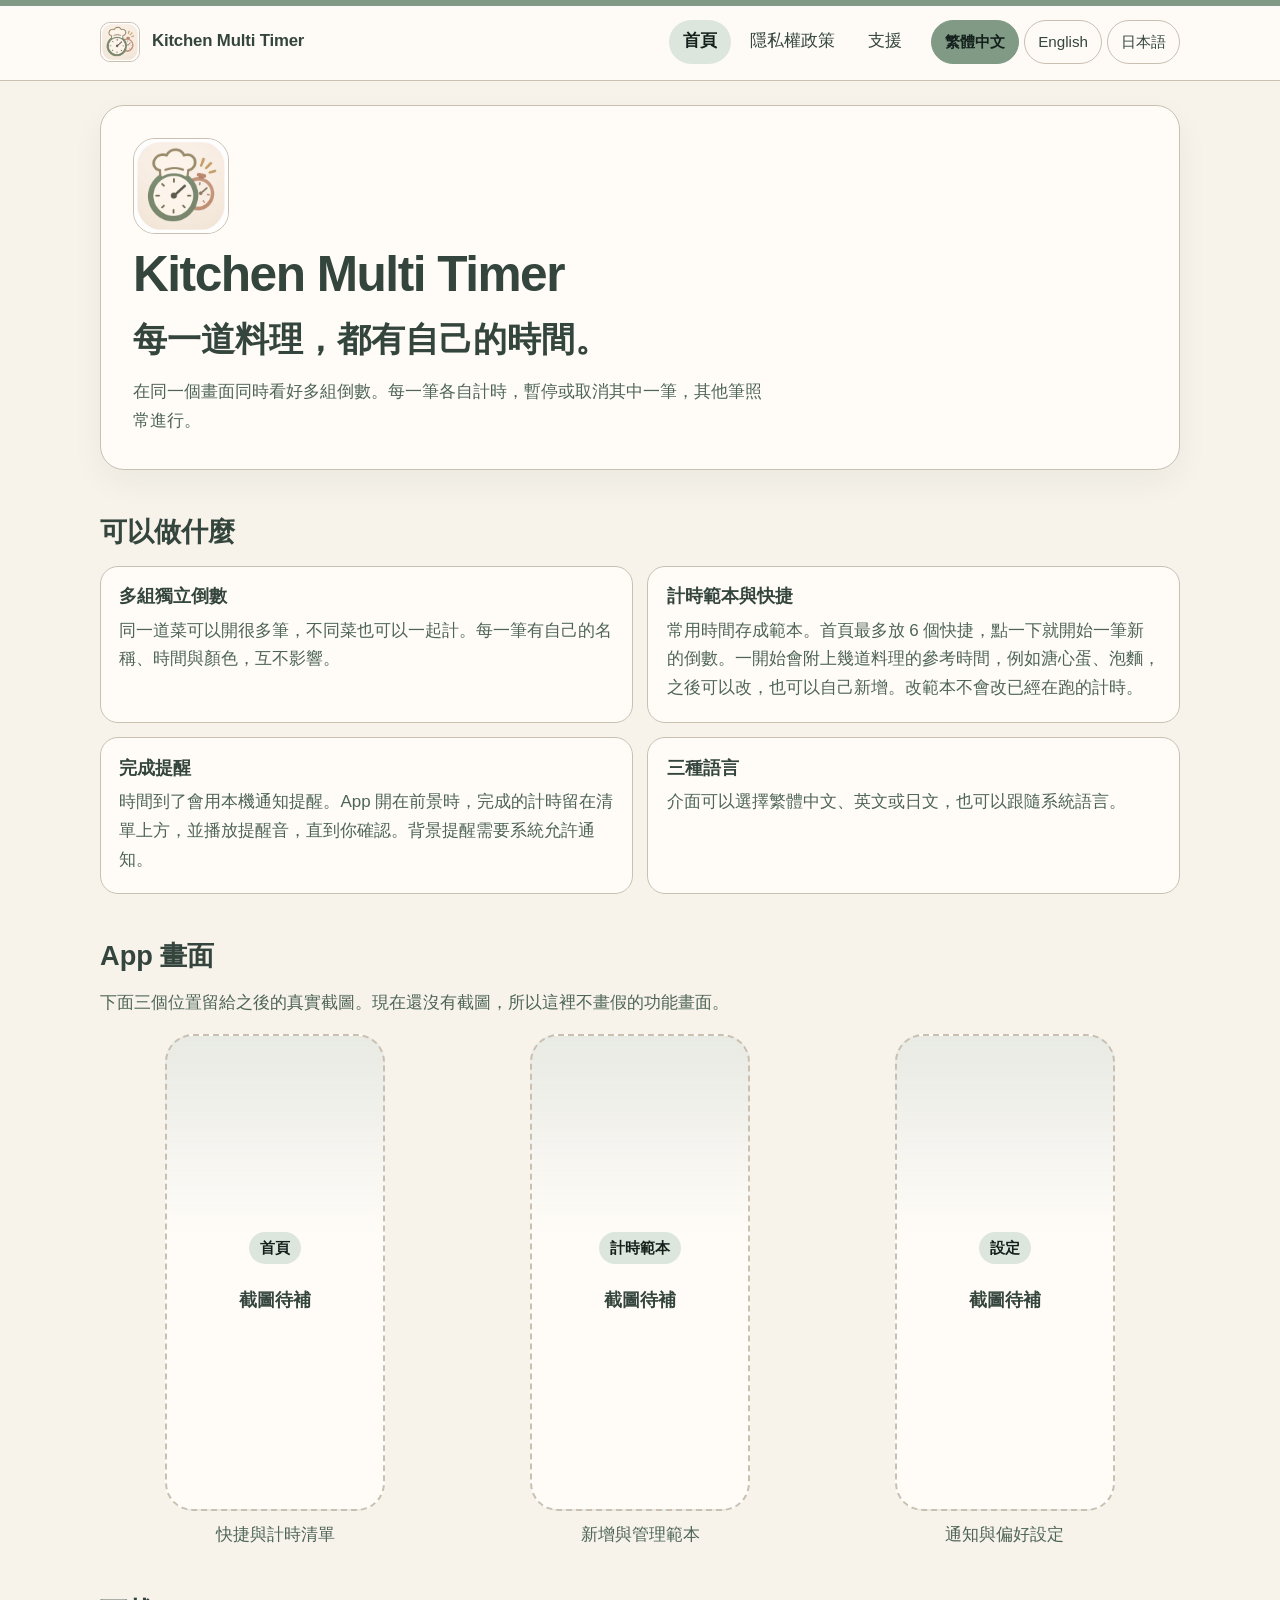
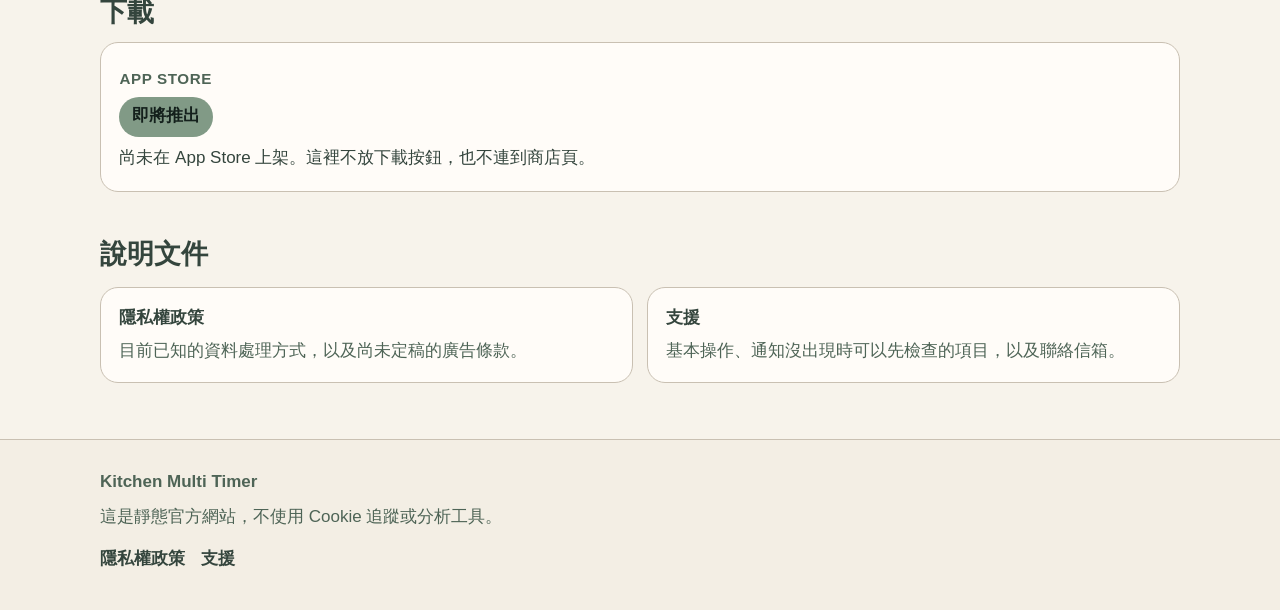
==== index.html @ 9ba3ee4b "1.第一次上傳" ====
<!DOCTYPE html>
<html lang="zh-Hant">
<head>
  <meta charset="utf-8">
  <meta name="viewport" content="width=device-width, initial-scale=1">
  <meta name="description" content="Kitchen Multi Timer 官方網站。多組獨立倒數、計時範本與完成提醒。App Store 尚未上架。">
  <meta name="theme-color" content="#F7F3EB">
  <meta property="og:site_name" content="Kitchen Multi Timer">
  <meta property="og:type" content="website">
  <meta property="og:locale" content="zh_Hant">
  <meta property="og:title" content="Kitchen Multi Timer">
  <meta property="og:description" content="Kitchen Multi Timer 官方網站。多組獨立倒數、計時範本與完成提醒。App Store 尚未上架。">
  <meta property="og:url" content="https://ryouki1897.github.io/">
  <meta property="og:image" content="https://ryouki1897.github.io/assets/logo-512.png">
  <meta property="og:image:alt" content="Kitchen Multi Timer 標誌">
  <meta property="og:image:width" content="512">
  <meta property="og:image:height" content="512">
  <link rel="canonical" href="https://ryouki1897.github.io/">
  <title>Kitchen Multi Timer</title>
  <link rel="icon" href="assets/favicon-32.png" type="image/png" sizes="32x32">
  <link rel="icon" href="favicon.ico" sizes="32x32">
  <link rel="stylesheet" href="assets/css/styles.css">
  <script>
    try {
      var kmtLang = localStorage.getItem("kitchen-multi-timer-language");
      if (kmtLang === "en" || kmtLang === "ja") {
        document.documentElement.classList.add("i18n-wait");
      }
    } catch (e) {}
  </script>
</head>
<body data-page="home">
  <a class="skip" href="#content" data-i18n="skip">跳到主要內容</a>
  <header class="site-header">
    <div class="shell header-inner">
      <a class="brand" href="index.html">
        <picture>
          <source srcset="assets/logo-512.webp" type="image/webp">
          <img src="assets/logo-512.png" width="40" height="40" alt="">
        </picture>
        <span class="brand-name">Kitchen Multi Timer</span>
      </a>
      <div class="lang-switch" role="group" data-i18n-aria="nav.langLabel" aria-label="語言">
        <button type="button" data-lang="zh-Hant" lang="zh-Hant" aria-pressed="true">繁體中文</button>
        <button type="button" data-lang="en" lang="en" aria-pressed="false">English</button>
        <button type="button" data-lang="ja" lang="ja" aria-pressed="false">日本語</button>
      </div>
      <nav class="site-nav" data-i18n-aria="nav.menuLabel" aria-label="主要">
        <a href="index.html" aria-current="page" data-i18n="nav.home">首頁</a>
        <a href="privacy.html" data-i18n="nav.privacy">隱私權政策</a>
        <a href="support.html" data-i18n="nav.support">支援</a>
      </nav>
    </div>
  </header>
  <main id="content">
    <div class="shell">
      <section class="hero">
        <picture>
          <source srcset="assets/logo-512.webp" type="image/webp">
          <img src="assets/logo-512.png" width="96" height="96" alt="Kitchen Multi Timer 標誌" data-i18n-alt="brand.logoAlt">
        </picture>
        <h1>Kitchen Multi Timer</h1>
        <p class="tagline" data-i18n="home.tagline">每一道料理，都有自己的時間。</p>
        <p class="lead" data-i18n="home.lead">在同一個畫面同時看好多組倒數。每一筆各自計時，暫停或取消其中一筆，其他筆照常進行。</p>
      </section>

      <section class="block" aria-labelledby="features-title">
        <h2 id="features-title" data-i18n="home.featuresTitle">可以做什麼</h2>
        <div class="cards">
          <article class="card">
            <h3 data-i18n="home.f1Title">多組獨立倒數</h3>
            <p data-i18n="home.f1Body">同一道菜可以開很多筆，不同菜也可以一起計。每一筆有自己的名稱、時間與顏色，互不影響。</p>
          </article>
          <article class="card">
            <h3 data-i18n="home.f2Title">計時範本與快捷</h3>
            <p data-i18n="home.f2Body">常用時間存成範本。首頁最多放 6 個快捷，點一下就開始一筆新的倒數。一開始會附上幾道料理的參考時間，例如溏心蛋、泡麵，之後可以改，也可以自己新增。改範本不會改已經在跑的計時。</p>
          </article>
          <article class="card">
            <h3 data-i18n="home.f3Title">完成提醒</h3>
            <p data-i18n="home.f3Body">時間到了會用本機通知提醒。App 開在前景時，完成的計時留在清單上方，並播放提醒音，直到你確認。背景提醒需要系統允許通知。</p>
          </article>
          <article class="card">
            <h3 data-i18n="home.f4Title">三種語言</h3>
            <p data-i18n="home.f4Body">介面可以選擇繁體中文、英文或日文，也可以跟隨系統語言。</p>
          </article>
        </div>
      </section>

      <section class="block" aria-labelledby="shots-title">
        <h2 id="shots-title" data-i18n="home.shotsTitle">App 畫面</h2>
        <p class="lead" data-i18n="home.shotsLead">下面三個位置留給之後的真實截圖。現在還沒有截圖，所以這裡不畫假的功能畫面。</p>
        <div class="shots">
          <figure class="shot">
            <div class="shot-frame">
              <div class="shot-placeholder">
                <p class="label" data-i18n="home.shot1Label">首頁</p>
                <strong data-i18n="home.shotPending">截圖待補</strong>
              </div>
            </div>
            <figcaption data-i18n="home.shot1Note">快捷與計時清單</figcaption>
          </figure>
          <figure class="shot">
            <div class="shot-frame">
              <div class="shot-placeholder">
                <p class="label" data-i18n="home.shot2Label">計時範本</p>
                <strong data-i18n="home.shotPending">截圖待補</strong>
              </div>
            </div>
            <figcaption data-i18n="home.shot2Note">新增與管理範本</figcaption>
          </figure>
          <figure class="shot">
            <div class="shot-frame">
              <div class="shot-placeholder">
                <p class="label" data-i18n="home.shot3Label">設定</p>
                <strong data-i18n="home.shotPending">截圖待補</strong>
              </div>
            </div>
            <figcaption data-i18n="home.shot3Note">通知與偏好設定</figcaption>
          </figure>
        </div>
      </section>

      <section class="block" aria-labelledby="download-title">
        <h2 id="download-title" data-i18n="home.downloadTitle">下載</h2>
        <div class="store-card">
          <p class="store-kicker">App Store</p>
          <p class="pill" data-i18n="home.comingSoon">即將推出</p>
          <p data-i18n="home.downloadNote">尚未在 App Store 上架。這裡不放下載按鈕，也不連到商店頁。</p>
        </div>
      </section>

      <section class="block" aria-labelledby="more-title">
        <h2 id="more-title" data-i18n="home.moreTitle">說明文件</h2>
        <ul class="doc-list">
          <li>
            <a href="privacy.html">
              <span data-i18n="nav.privacy">隱私權政策</span>
              <span data-i18n="home.morePrivacyText">目前已知的資料處理方式，以及尚未定稿的廣告條款。</span>
            </a>
          </li>
          <li>
            <a href="support.html">
              <span data-i18n="nav.support">支援</span>
              <span data-i18n="home.moreSupportText">基本操作、通知沒出現時可以先檢查的項目，以及聯絡信箱。</span>
            </a>
          </li>
        </ul>
      </section>
    </div>
  </main>
  <footer class="site-footer">
    <div class="shell footer-inner">
      <p class="footer-brand">Kitchen Multi Timer</p>
      <p data-i18n="footer.note">這是靜態官方網站，不使用 Cookie 追蹤或分析工具。</p>
      <p class="footer-links">
        <a href="privacy.html" data-i18n="nav.privacy">隱私權政策</a>
        <a href="support.html" data-i18n="nav.support">支援</a>
      </p>
    </div>
  </footer>
  <script src="assets/js/i18n.js"></script>
  <script src="assets/js/site.js"></script>
</body>
</html>
---- assets/css/styles.css ----
/* Kitchen Multi Timer official site.
   Light palette only: sage, terracotta, cream, ink. */

:root {
  --sage: #819a86;
  --sage-ink: #14201c;
  --sage-soft: #dce6dc;
  --outline: #617a68;
  --terracotta: #c77b59;
  --terracotta-ink: #2a140e;
  --accent-soft: #f3e0d6;
  --cream: #f7f3eb;
  --ink: #34453d;
  --muted: #4e6456;
  --line: #c9c0b2;
  --card: #fffcf8;
  --card-2: #f3eee4;
  color-scheme: light;
  font-family: "PingFang TC", "Hiragino Sans", "Noto Sans TC", "Noto Sans CJK TC",
    "Hiragino Kaku Gothic ProN", "Yu Gothic UI", "Segoe UI", sans-serif;
}

*,
*::before,
*::after {
  box-sizing: border-box;
}

html {
  scroll-behavior: smooth;
}

body {
  margin: 0;
  background: var(--cream);
  color: var(--ink);
  font-size: 1.0625rem;
  line-height: 1.7;
}

html.i18n-wait body {
  visibility: hidden;
}

img {
  max-width: 100%;
  height: auto;
}

a {
  color: inherit;
}

a:hover {
  color: var(--sage-ink);
}

:focus-visible {
  outline: 3px solid var(--outline);
  outline-offset: 3px;
}

.skip {
  position: absolute;
  left: 1rem;
  top: 0.5rem;
  transform: translateY(-150%);
  background: var(--card);
  color: var(--ink);
  padding: 0.5rem 0.8rem;
  border-radius: 999px;
  z-index: 2;
}

.skip:focus {
  transform: none;
}

.shell {
  width: min(1080px, calc(100% - 2rem));
  margin-inline: auto;
}

.site-header {
  background: rgba(255, 252, 248, 0.94);
  border-top: 6px solid var(--sage);
  border-bottom: 1px solid var(--line);
}

.header-inner {
  display: flex;
  flex-wrap: wrap;
  align-items: center;
  gap: 0.75rem 1rem;
  padding: 0.85rem 0 1rem;
}

.brand {
  display: flex;
  align-items: center;
  gap: 0.75rem;
  margin-right: auto;
  min-height: 44px;
  text-decoration: none;
  color: var(--ink);
  font-weight: 700;
}

.brand picture,
.hero picture {
  display: block;
  flex: 0 0 auto;
}

.brand picture {
  width: 40px;
  height: 40px;
}

.hero picture {
  width: 96px;
  height: 96px;
}

.brand img,
.hero img {
  display: block;
  width: 100%;
  height: 100%;
  object-fit: contain;
  background: var(--cream);
  border: 1px solid var(--line);
}

.brand img {
  border-radius: 10px;
}

.brand-name {
  font-size: 1.05rem;
  letter-spacing: -0.01em;
}

.lang-switch {
  display: flex;
  flex-wrap: wrap;
  gap: 0.35rem;
}

.lang-switch button,
.site-nav a,
.footer-links a,
.doc-list a {
  text-decoration: none;
}

.lang-switch button {
  min-height: 44px;
  padding: 0 0.8rem;
  border: 1px solid var(--line);
  border-radius: 999px;
  background: transparent;
  color: var(--ink);
  font: inherit;
  font-size: 0.95rem;
  cursor: pointer;
}

.lang-switch button[aria-pressed="true"] {
  background: var(--sage);
  border-color: var(--sage);
  color: var(--sage-ink);
  font-weight: 700;
}

.site-nav {
  display: flex;
  flex-wrap: wrap;
  gap: 0.35rem;
  flex: 1 0 100%;
}

.site-nav a {
  display: inline-flex;
  align-items: center;
  min-height: 44px;
  padding: 0 0.85rem;
  border-radius: 999px;
  color: var(--ink);
}

.site-nav a[aria-current="page"] {
  background: var(--sage-soft);
  color: var(--sage-ink);
  font-weight: 700;
}

main {
  padding-bottom: 3.5rem;
}

.hero {
  margin-top: 1.5rem;
  padding: 1.5rem 1.25rem 1.6rem;
  background: var(--card);
  border: 1px solid var(--line);
  border-radius: 24px;
  box-shadow: 0 12px 32px rgba(20, 32, 28, 0.05);
}

.hero img {
  border-radius: 22px;
}

h1,
h2,
h3,
p {
  overflow-wrap: anywhere;
}

h1 {
  margin: 0.85rem 0 0;
  font-size: clamp(2rem, 6vw, 3.1rem);
  line-height: 1.12;
  letter-spacing: -0.03em;
}

.tagline {
  margin: 0.8rem 0 0;
  max-width: 16em;
  font-family: "Iowan Old Style", Palatino, "Palatino Linotype", "Songti TC", "Yu Mincho", serif;
  font-size: clamp(1.55rem, 4vw, 2.15rem);
  font-weight: 600;
  line-height: 1.35;
}

.lead,
.prose .lead {
  margin: 1rem 0 0;
  max-width: 40rem;
  color: var(--muted);
}

.block {
  margin-top: 2.75rem;
}

h2 {
  margin: 0 0 0.8rem;
  font-size: clamp(1.35rem, 3vw, 1.7rem);
  line-height: 1.3;
}

.cards,
.shots,
.doc-list {
  display: grid;
  gap: 0.9rem;
  margin: 1rem 0 0;
  padding: 0;
  list-style: none;
}

.card,
.doc-list a,
.store-card,
.callout,
.blank,
.panel {
  background: var(--card);
  border: 1px solid var(--line);
  border-radius: 18px;
}

.card,
.store-card,
.panel {
  padding: 1.1rem 1.15rem 1.15rem;
}

.card h3,
.shot strong,
.store-kicker {
  margin: 0;
  font-size: 1.12rem;
  line-height: 1.4;
}

.card p,
.shot p,
.store-card p,
.blank p,
.callout p {
  margin: 0.45rem 0 0;
}

.card p,
.shot p {
  color: var(--muted);
}

.shot {
  display: flex;
  flex-direction: column;
  align-items: center;
  gap: 0.65rem;
  margin: 0;
}

.shot-frame {
  width: min(100%, 220px);
  aspect-ratio: 9 / 19.5;
  display: grid;
  border: 2px dashed var(--line);
  border-radius: 28px;
  overflow: hidden;
  background:
    linear-gradient(180deg, rgba(129, 154, 134, 0.18), transparent 42%),
    var(--card);
}

.shot-frame > img,
.shot-frame > picture {
  width: 100%;
  height: 100%;
  min-height: 0;
}

.shot-frame img {
  display: block;
  width: 100%;
  height: 100%;
  object-fit: contain;
  object-position: center;
  background: var(--cream);
}

.shot-placeholder {
  display: flex;
  flex-direction: column;
  align-items: center;
  justify-content: center;
  align-self: center;
  justify-self: center;
  text-align: center;
  padding: 1rem;
  gap: 0.7rem;
}

.shot-frame:has(img) .shot-placeholder {
  display: none;
}

.shot figcaption {
  margin: 0;
  text-align: center;
  color: var(--muted);
}

.shot .label,
.kicker,
.ads-badge {
  display: inline-flex;
  align-items: center;
  min-height: 32px;
  margin: 0;
  padding: 0.1rem 0.7rem;
  border-radius: 999px;
  font-size: 0.92rem;
  font-weight: 700;
  line-height: 1.4;
}

.shot .label,
.kicker {
  background: var(--sage-soft);
  color: var(--sage-ink);
}

.shot strong {
  display: block;
  margin-top: 0.75rem;
}

.pill {
  display: inline-block;
  margin: 0.75rem 0 0;
  padding: 0.35rem 0.8rem;
  border-radius: 999px;
  background: var(--sage);
  color: var(--sage-ink);
  font-weight: 700;
}

.store-kicker {
  color: var(--muted);
  font-size: 0.95rem;
  font-weight: 700;
  letter-spacing: 0.04em;
  text-transform: uppercase;
}

.doc-list a {
  display: flex;
  flex-direction: column;
  gap: 0.25rem;
  min-height: 44px;
  padding: 1rem 1.1rem;
  color: var(--ink);
}

.doc-list a span:first-child {
  font-weight: 700;
}

.doc-list a span:last-child {
  color: var(--muted);
}

.doc-list a:hover {
  background: var(--sage-soft);
}

.page-head {
  margin-top: 1.6rem;
}

.page-head h1 {
  font-size: clamp(1.9rem, 5vw, 2.7rem);
}

.prose {
  width: min(42rem, calc(100% - 2rem));
}

.prose h2 {
  margin-top: 2.1rem;
}

.prose h2 .ads-badge {
  margin-top: 0.55rem;
}

.prose ul,
.prose ol {
  margin: 0.4rem 0 0;
  padding-left: 1.25rem;
}

.prose li + li {
  margin-top: 0.55rem;
}

.callout {
  margin-top: 1.1rem;
  padding: 1rem 1.05rem;
  background: var(--accent-soft);
}

.callout-pending {
  border-style: dashed;
  border-color: #8a5340;
}

.ads-badge {
  background: var(--terracotta);
  color: var(--terracotta-ink);
}

.blanks {
  display: grid;
  gap: 0.8rem;
  margin: 0.8rem 0 0;
}

.blank {
  padding: 0.9rem 1rem;
  border-style: dashed;
}

.blank dt {
  font-weight: 700;
}

.blank dd {
  margin: 0.3rem 0 0;
}

.blank strong {
  display: inline-block;
  margin-right: 0.35rem;
}

.blank a[href^="mailto:"] {
  display: inline-flex;
  align-items: center;
  min-height: 44px;
  margin-right: 0.35rem;
  font-weight: 700;
  text-decoration: underline;
  text-underline-offset: 0.18em;
}

.site-footer {
  border-top: 1px solid var(--line);
  background: var(--card-2);
  padding: 1.4rem 0 1.8rem;
}

.footer-brand {
  margin: 0;
  font-weight: 700;
}

.site-footer p {
  margin: 0.35rem 0 0;
  color: var(--muted);
}

.footer-links {
  display: flex;
  flex-wrap: wrap;
  gap: 0.35rem 1rem;
}

.footer-links a {
  display: inline-flex;
  align-items: center;
  min-height: 44px;
  color: var(--ink);
  font-weight: 700;
}

@media (min-width: 700px) {
  .shell {
    width: min(1080px, calc(100% - 3rem));
  }

  .prose {
    width: min(42rem, calc(100% - 3rem));
  }

  .hero {
    padding: 2rem 2rem 2.1rem;
  }

  .cards,
  .shots,
  .doc-list {
    grid-template-columns: 1fr 1fr;
  }
}

@media (min-width: 960px) {
  .site-nav {
    flex: 0 1 auto;
    order: 2;
    justify-content: flex-end;
  }

  .lang-switch {
    order: 3;
  }

  .shots {
    grid-template-columns: 1fr 1fr 1fr;
  }
}

@media (prefers-reduced-motion: reduce) {
  html {
    scroll-behavior: auto;
  }
}

@media print {
  .skip,
  .lang-switch,
  .site-nav,
  .footer-links {
    display: none;
  }

  body,
  .site-header,
  .card,
  .callout,
  .blank {
    background: white;
  }
}
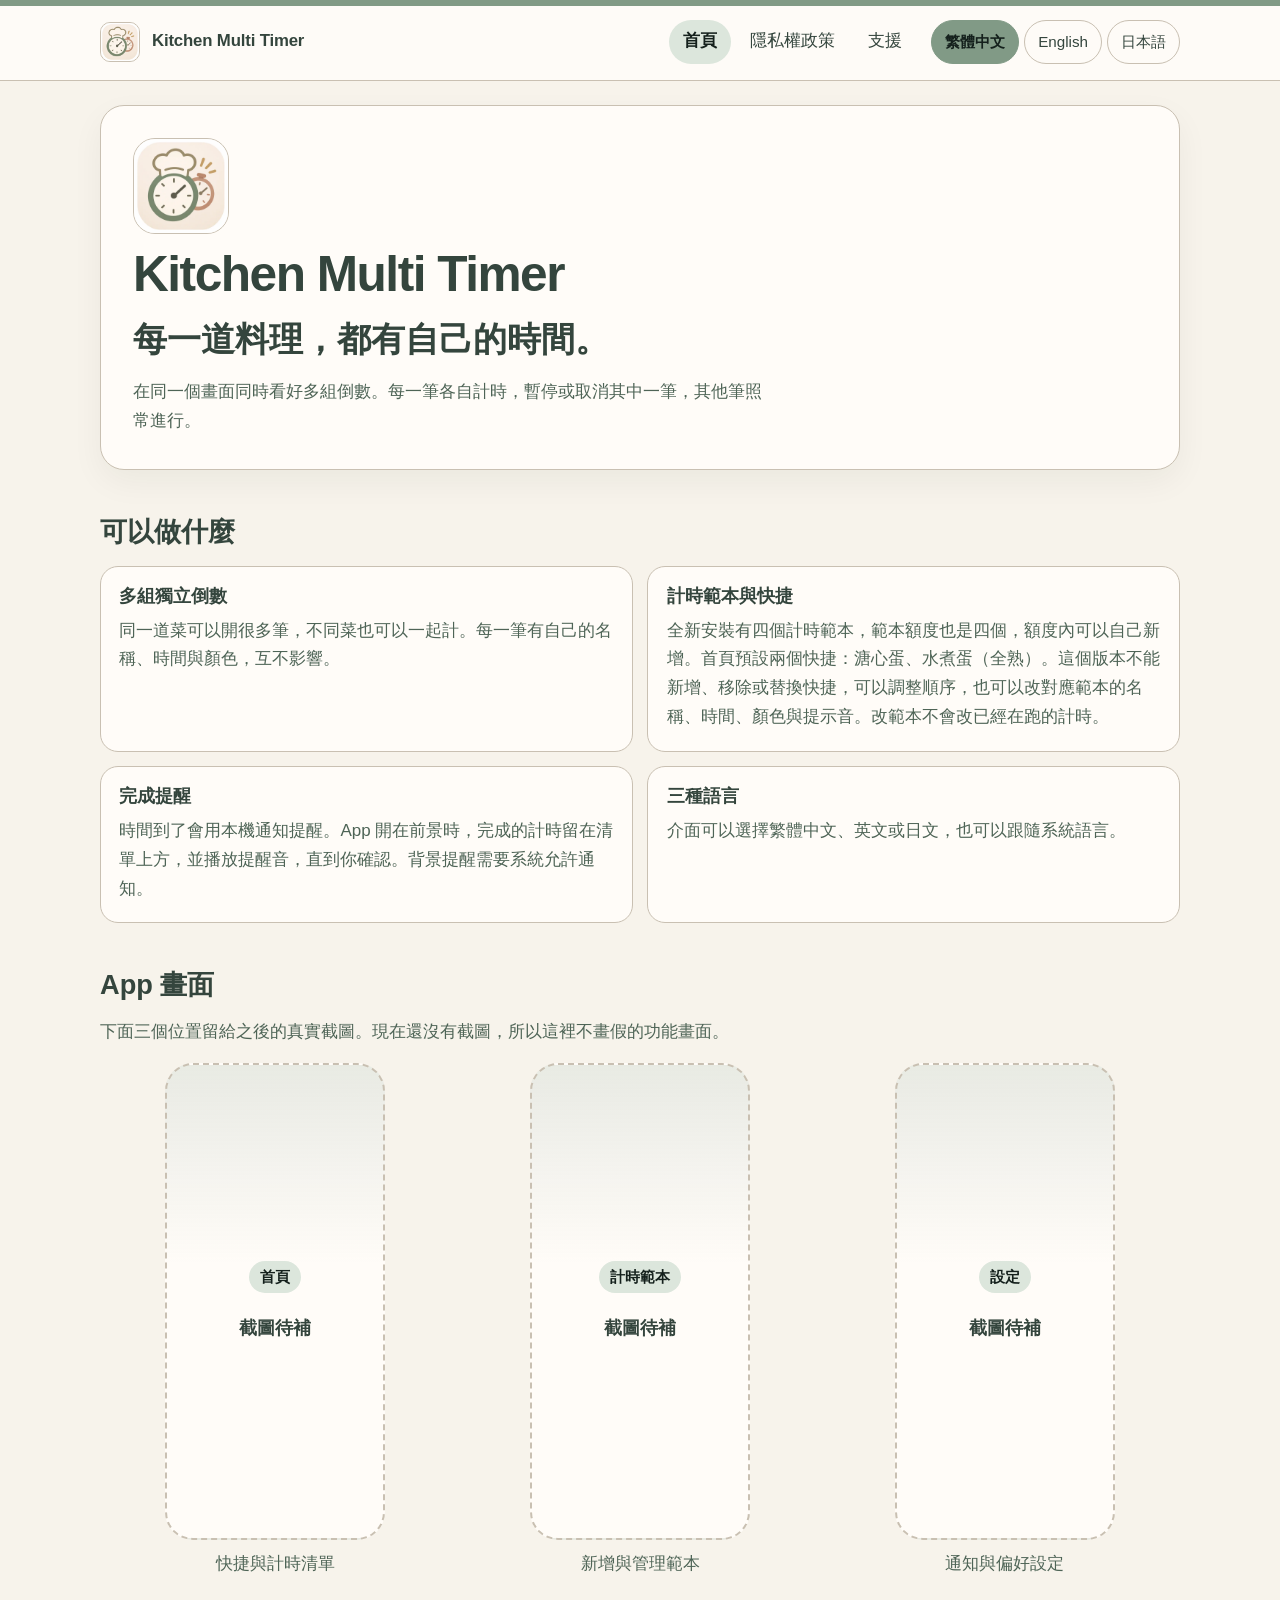
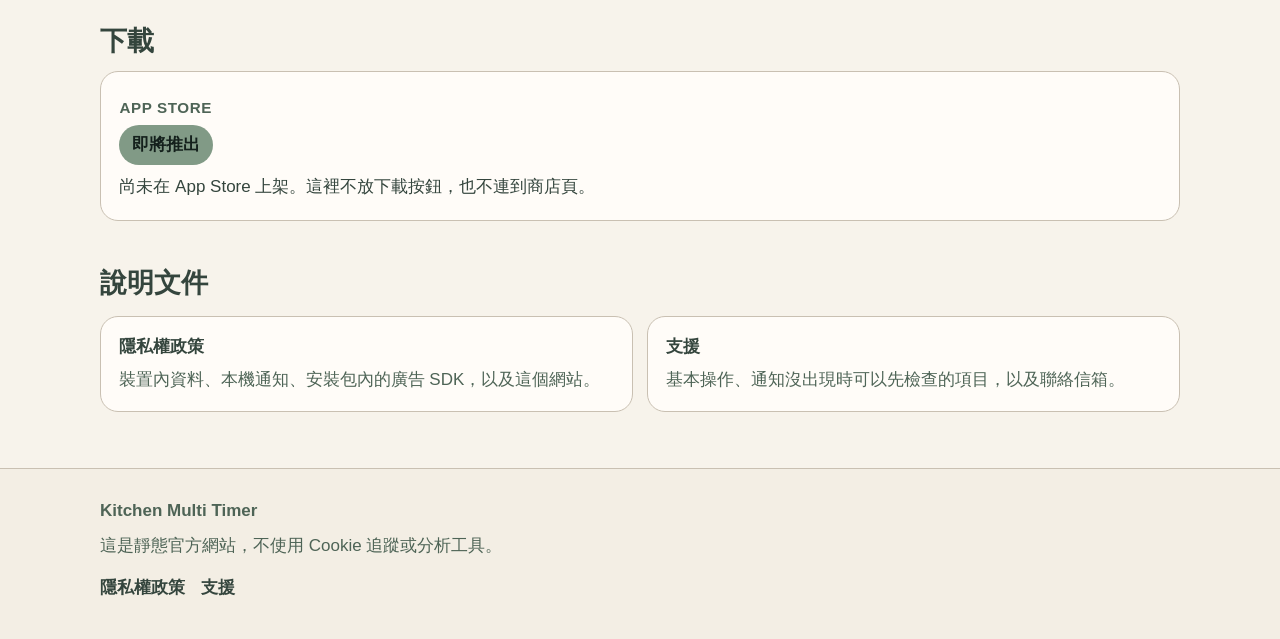
==== commit 53f1308b: "1.修改成v1版本" ====
--- a/index.html
+++ b/index.html
@@ -10,12 +10,12 @@
   <meta property="og:locale" content="zh_Hant">
   <meta property="og:title" content="Kitchen Multi Timer">
   <meta property="og:description" content="Kitchen Multi Timer 官方網站。多組獨立倒數、計時範本與完成提醒。App Store 尚未上架。">
-  <meta property="og:url" content="https://ryouki1897.github.io/">
-  <meta property="og:image" content="https://ryouki1897.github.io/assets/logo-512.png">
+  <meta property="og:url" content="https://ryouki1897.github.io/kitchen-multi-timer-website/">
+  <meta property="og:image" content="https://ryouki1897.github.io/kitchen-multi-timer-website/assets/logo-512.png">
   <meta property="og:image:alt" content="Kitchen Multi Timer 標誌">
   <meta property="og:image:width" content="512">
   <meta property="og:image:height" content="512">
-  <link rel="canonical" href="https://ryouki1897.github.io/">
+  <link rel="canonical" href="https://ryouki1897.github.io/kitchen-multi-timer-website/">
   <title>Kitchen Multi Timer</title>
   <link rel="icon" href="assets/favicon-32.png" type="image/png" sizes="32x32">
   <link rel="icon" href="favicon.ico" sizes="32x32">
@@ -73,7 +73,7 @@
           </article>
           <article class="card">
             <h3 data-i18n="home.f2Title">計時範本與快捷</h3>
-            <p data-i18n="home.f2Body">常用時間存成範本。首頁最多放 6 個快捷，點一下就開始一筆新的倒數。一開始會附上幾道料理的參考時間，例如溏心蛋、泡麵，之後可以改，也可以自己新增。改範本不會改已經在跑的計時。</p>
+            <p data-i18n="home.f2Body">全新安裝有四個計時範本，範本額度也是四個，額度內可以自己新增。首頁預設兩個快捷：溏心蛋、水煮蛋（全熟）。這個版本不能新增、移除或替換快捷，可以調整順序，也可以改對應範本的名稱、時間、顏色與提示音。改範本不會改已經在跑的計時。</p>
           </article>
           <article class="card">
             <h3 data-i18n="home.f3Title">完成提醒</h3>
@@ -135,7 +135,7 @@
           <li>
             <a href="privacy.html">
               <span data-i18n="nav.privacy">隱私權政策</span>
-              <span data-i18n="home.morePrivacyText">目前已知的資料處理方式，以及尚未定稿的廣告條款。</span>
+              <span data-i18n="home.morePrivacyText">裝置內資料、本機通知、安裝包內的廣告 SDK，以及這個網站。</span>
             </a>
           </li>
           <li>
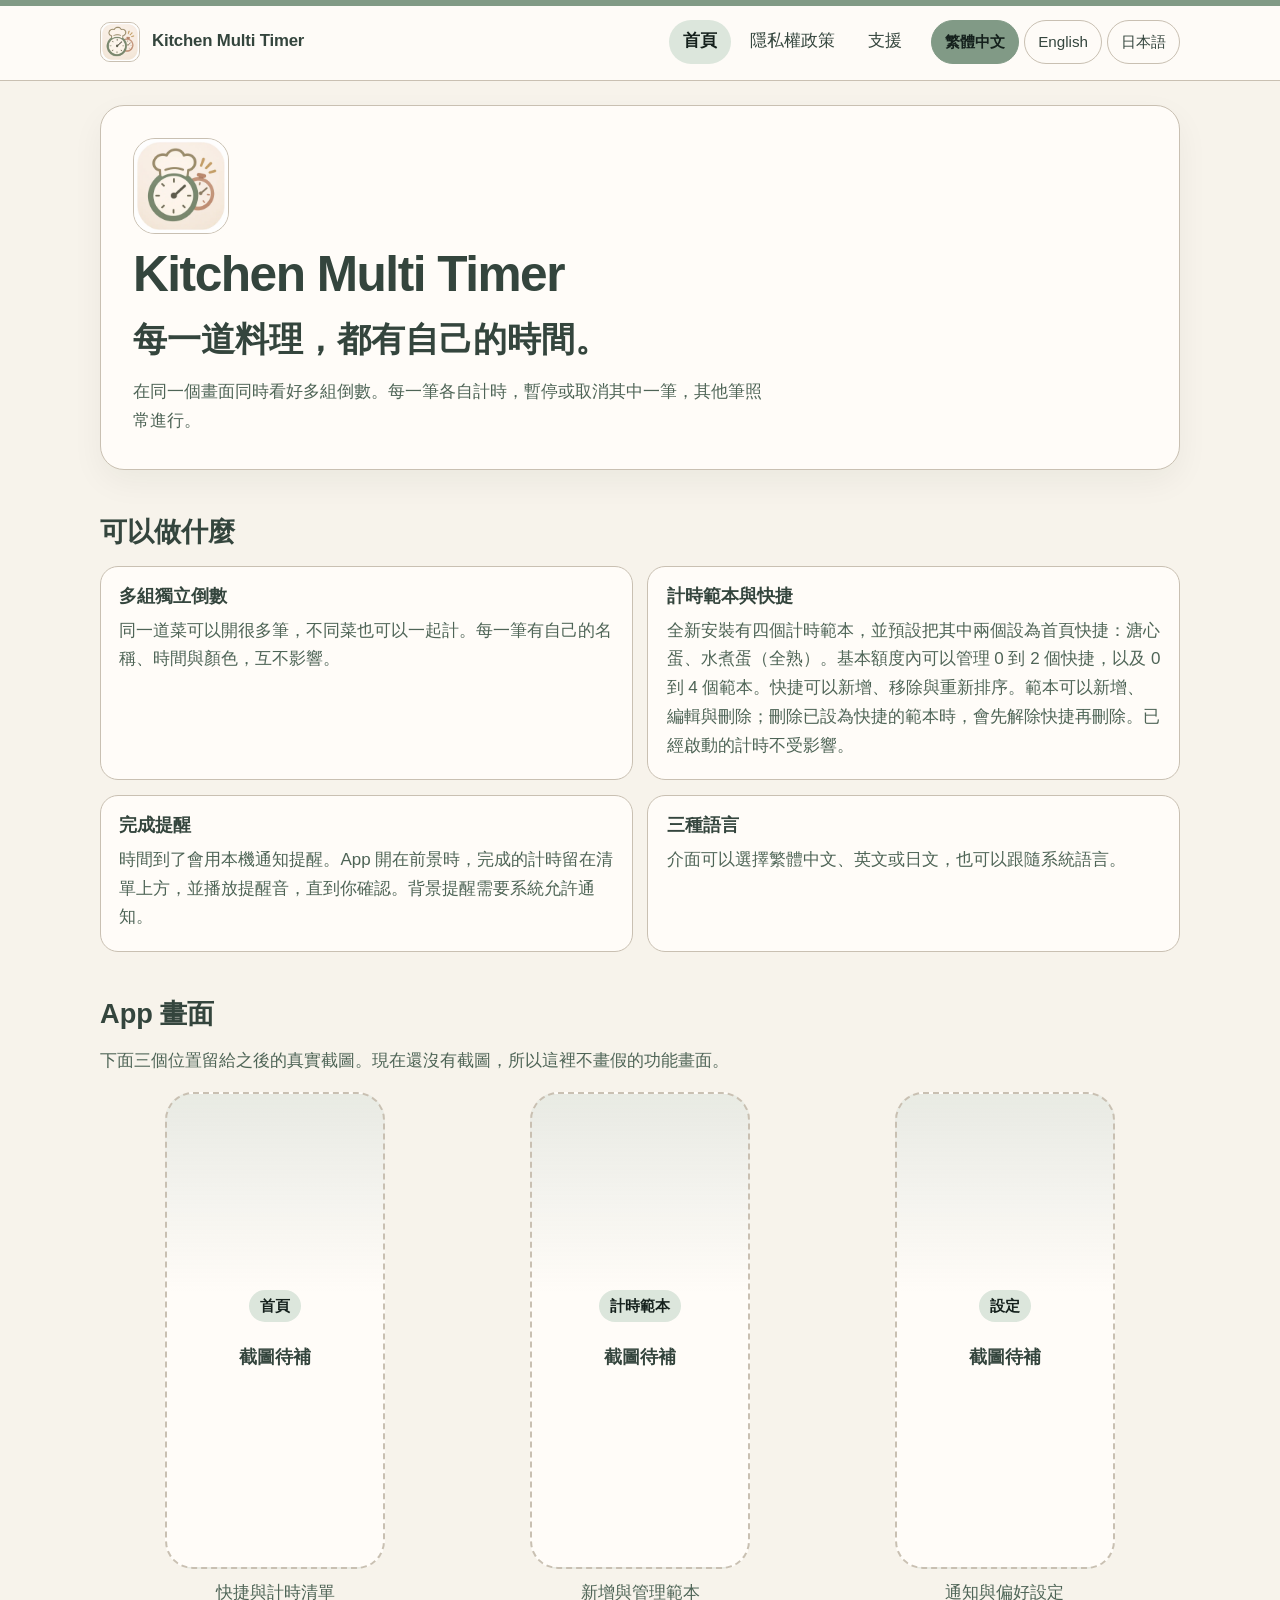
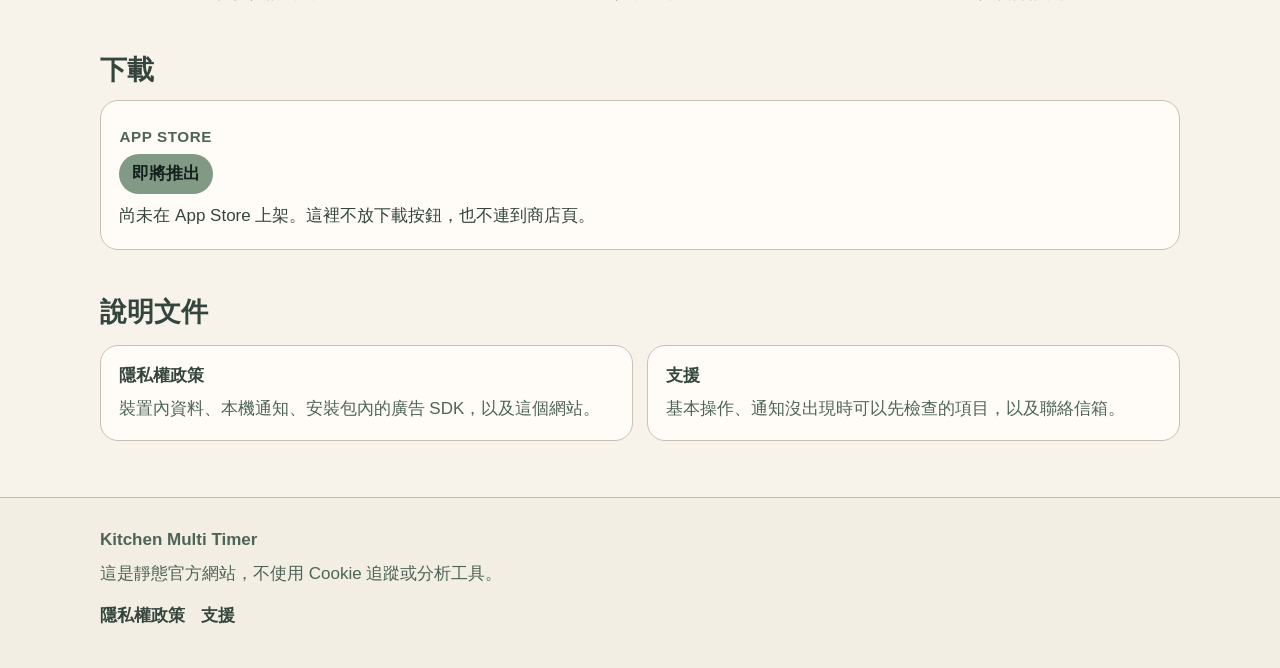
==== commit 1c36c8ac: "1.修正內容" ====
--- a/index.html
+++ b/index.html
@@ -73,7 +73,7 @@
           </article>
           <article class="card">
             <h3 data-i18n="home.f2Title">計時範本與快捷</h3>
-            <p data-i18n="home.f2Body">全新安裝有四個計時範本，範本額度也是四個，額度內可以自己新增。首頁預設兩個快捷：溏心蛋、水煮蛋（全熟）。這個版本不能新增、移除或替換快捷，可以調整順序，也可以改對應範本的名稱、時間、顏色與提示音。改範本不會改已經在跑的計時。</p>
+            <p data-i18n="home.f2Body">全新安裝有四個計時範本，並預設把其中兩個設為首頁快捷：溏心蛋、水煮蛋（全熟）。基本額度內可以管理 0 到 2 個快捷，以及 0 到 4 個範本。快捷可以新增、移除與重新排序。範本可以新增、編輯與刪除；刪除已設為快捷的範本時，會先解除快捷再刪除。已經啟動的計時不受影響。</p>
           </article>
           <article class="card">
             <h3 data-i18n="home.f3Title">完成提醒</h3>
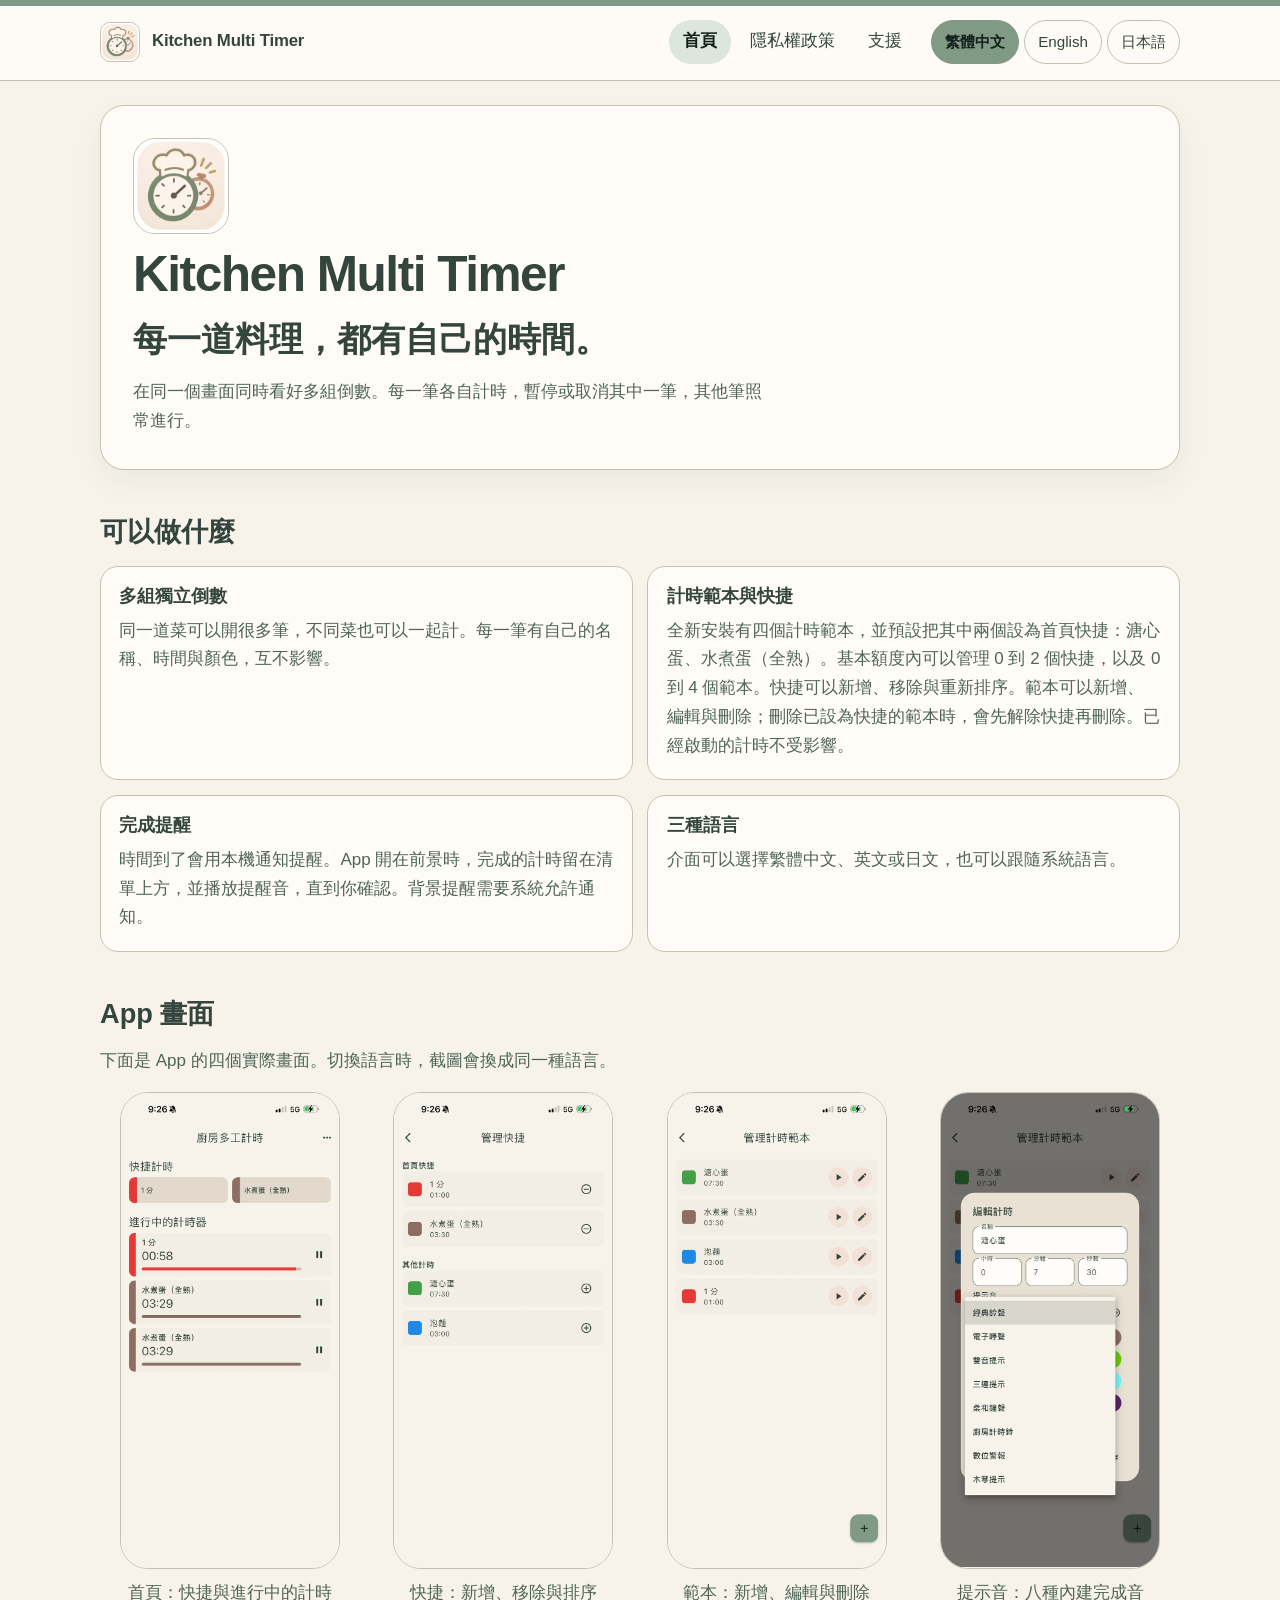
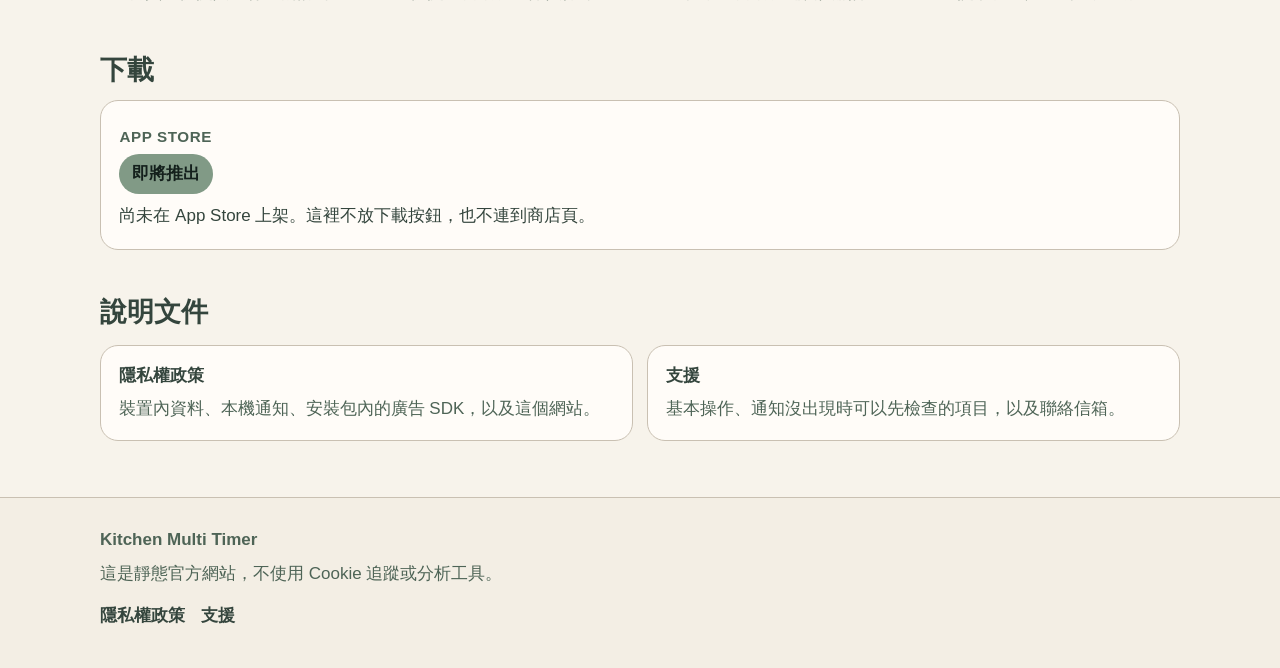
==== commit b14d4ca8: "1.加入圖片" ====
--- a/index.html
+++ b/index.html
@@ -88,34 +88,31 @@
 
       <section class="block" aria-labelledby="shots-title">
         <h2 id="shots-title" data-i18n="home.shotsTitle">App 畫面</h2>
-        <p class="lead" data-i18n="home.shotsLead">下面三個位置留給之後的真實截圖。現在還沒有截圖，所以這裡不畫假的功能畫面。</p>
+        <p class="lead" data-i18n="home.shotsLead">下面是 App 的四個實際畫面。切換語言時，截圖會換成同一種語言。</p>
         <div class="shots">
           <figure class="shot">
             <div class="shot-frame">
-              <div class="shot-placeholder">
-                <p class="label" data-i18n="home.shot1Label">首頁</p>
-                <strong data-i18n="home.shotPending">截圖待補</strong>
-              </div>
+              <img src="KitchenMultiTimer_WebP_Website/zh-TW/01_home.webp" data-shot="01_home.webp" width="720" height="1565" alt="首頁畫面，上方是快捷計時，下方是進行中的計時器。" data-i18n-alt="home.shot1Alt">
             </div>
-            <figcaption data-i18n="home.shot1Note">快捷與計時清單</figcaption>
+            <figcaption data-i18n="home.shot1Note">首頁：快捷與進行中的計時</figcaption>
           </figure>
           <figure class="shot">
             <div class="shot-frame">
-              <div class="shot-placeholder">
-                <p class="label" data-i18n="home.shot2Label">計時範本</p>
-                <strong data-i18n="home.shotPending">截圖待補</strong>
-              </div>
+              <img src="KitchenMultiTimer_WebP_Website/zh-TW/02_shortcuts.webp" data-shot="02_shortcuts.webp" width="720" height="1565" alt="管理快捷畫面，可以加入或移除首頁快捷。" data-i18n-alt="home.shot2Alt" loading="lazy">
             </div>
-            <figcaption data-i18n="home.shot2Note">新增與管理範本</figcaption>
+            <figcaption data-i18n="home.shot2Note">快捷：新增、移除與排序</figcaption>
           </figure>
           <figure class="shot">
             <div class="shot-frame">
-              <div class="shot-placeholder">
-                <p class="label" data-i18n="home.shot3Label">設定</p>
-                <strong data-i18n="home.shotPending">截圖待補</strong>
-              </div>
+              <img src="KitchenMultiTimer_WebP_Website/zh-TW/03_templates.webp" data-shot="03_templates.webp" width="720" height="1565" alt="管理計時範本畫面，可以開始、編輯或新增範本。" data-i18n-alt="home.shot3Alt" loading="lazy">
             </div>
-            <figcaption data-i18n="home.shot3Note">通知與偏好設定</figcaption>
+            <figcaption data-i18n="home.shot3Note">範本：新增、編輯與刪除</figcaption>
+          </figure>
+          <figure class="shot">
+            <div class="shot-frame">
+              <img src="KitchenMultiTimer_WebP_Website/zh-TW/04_sounds.webp" data-shot="04_sounds.webp" width="720" height="1565" alt="編輯計時畫面，正在選擇八種內建提示音之一。" data-i18n-alt="home.shot4Alt" loading="lazy">
+            </div>
+            <figcaption data-i18n="home.shot4Note">提示音：八種內建完成音</figcaption>
           </figure>
         </div>
       </section>
--- a/assets/css/styles.css
+++ b/assets/css/styles.css
@@ -312,7 +312,7 @@
   width: min(100%, 220px);
   aspect-ratio: 9 / 19.5;
   display: grid;
-  border: 2px dashed var(--line);
+  border: 1px solid var(--line);
   border-radius: 28px;
   overflow: hidden;
   background:
@@ -564,7 +564,7 @@
   }
 
   .shots {
-    grid-template-columns: 1fr 1fr 1fr;
+    grid-template-columns: repeat(4, minmax(0, 1fr));
   }
 }
 
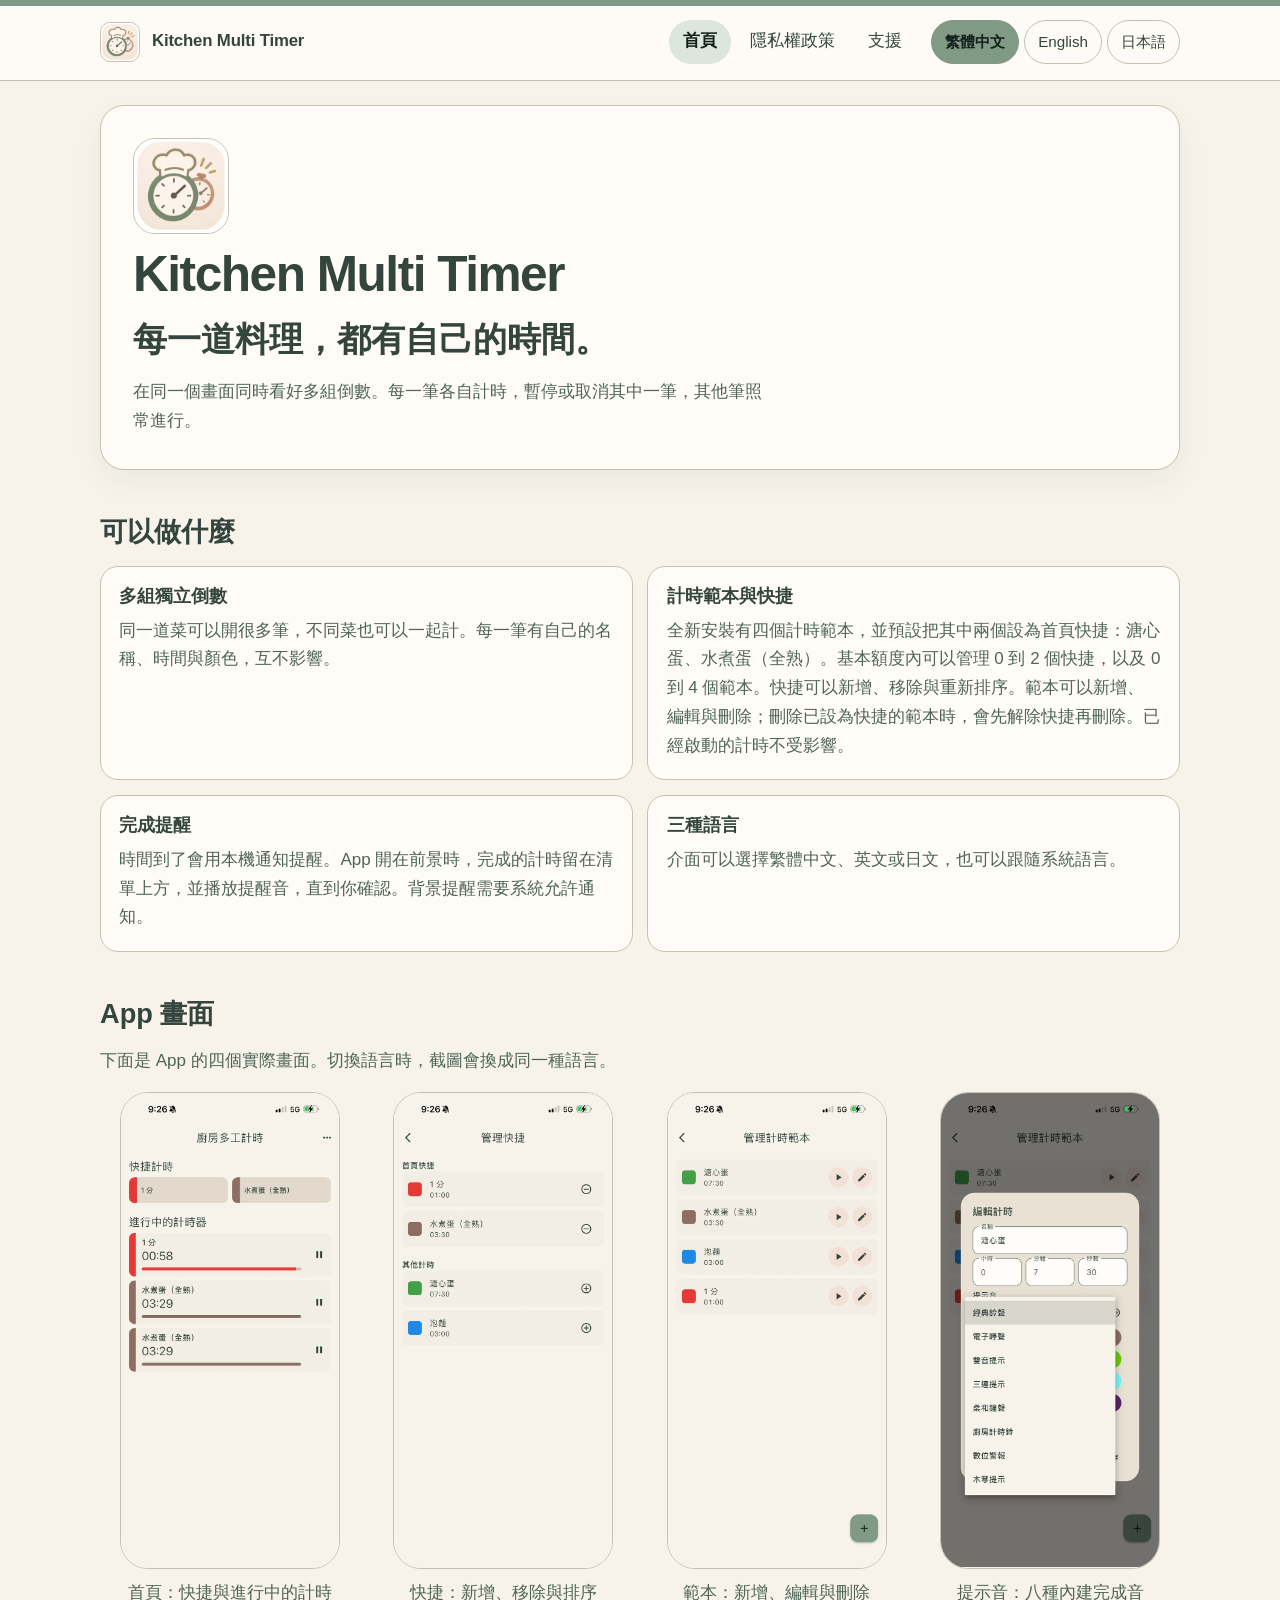
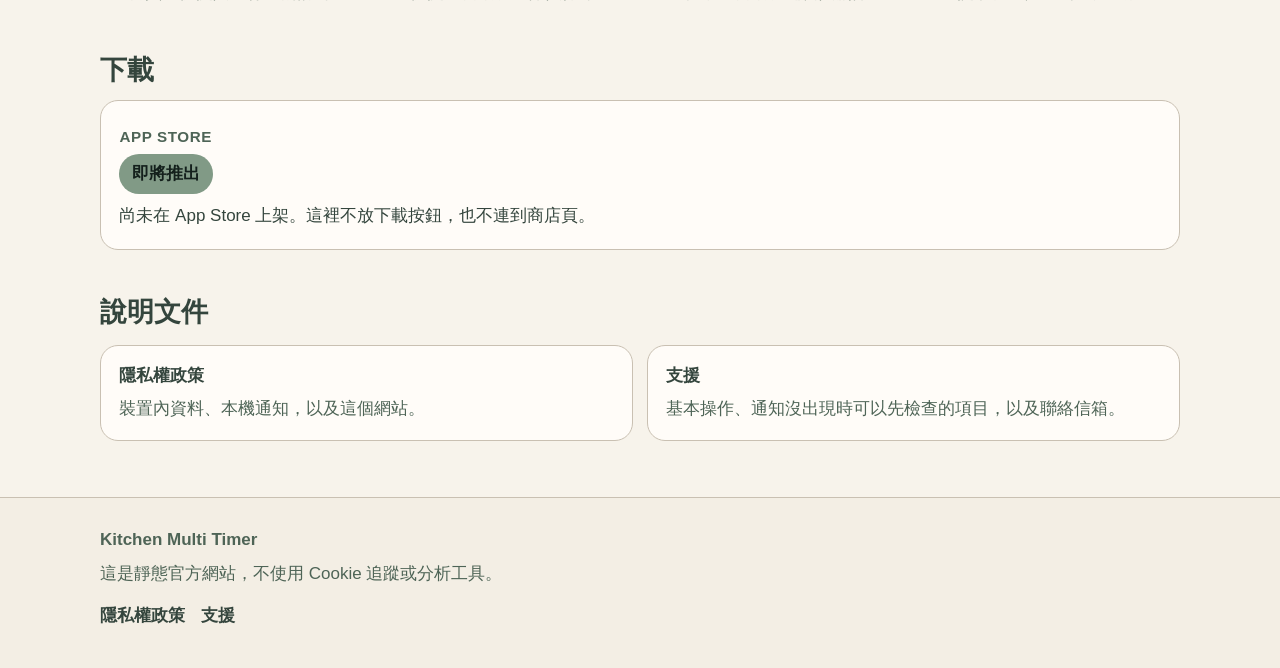
==== commit 59019b0c: "1.修改成v1" ====
--- a/index.html
+++ b/index.html
@@ -132,7 +132,7 @@
           <li>
             <a href="privacy.html">
               <span data-i18n="nav.privacy">隱私權政策</span>
-              <span data-i18n="home.morePrivacyText">裝置內資料、本機通知、安裝包內的廣告 SDK，以及這個網站。</span>
+              <span data-i18n="home.morePrivacyText">裝置內資料、本機通知，以及這個網站。</span>
             </a>
           </li>
           <li>
